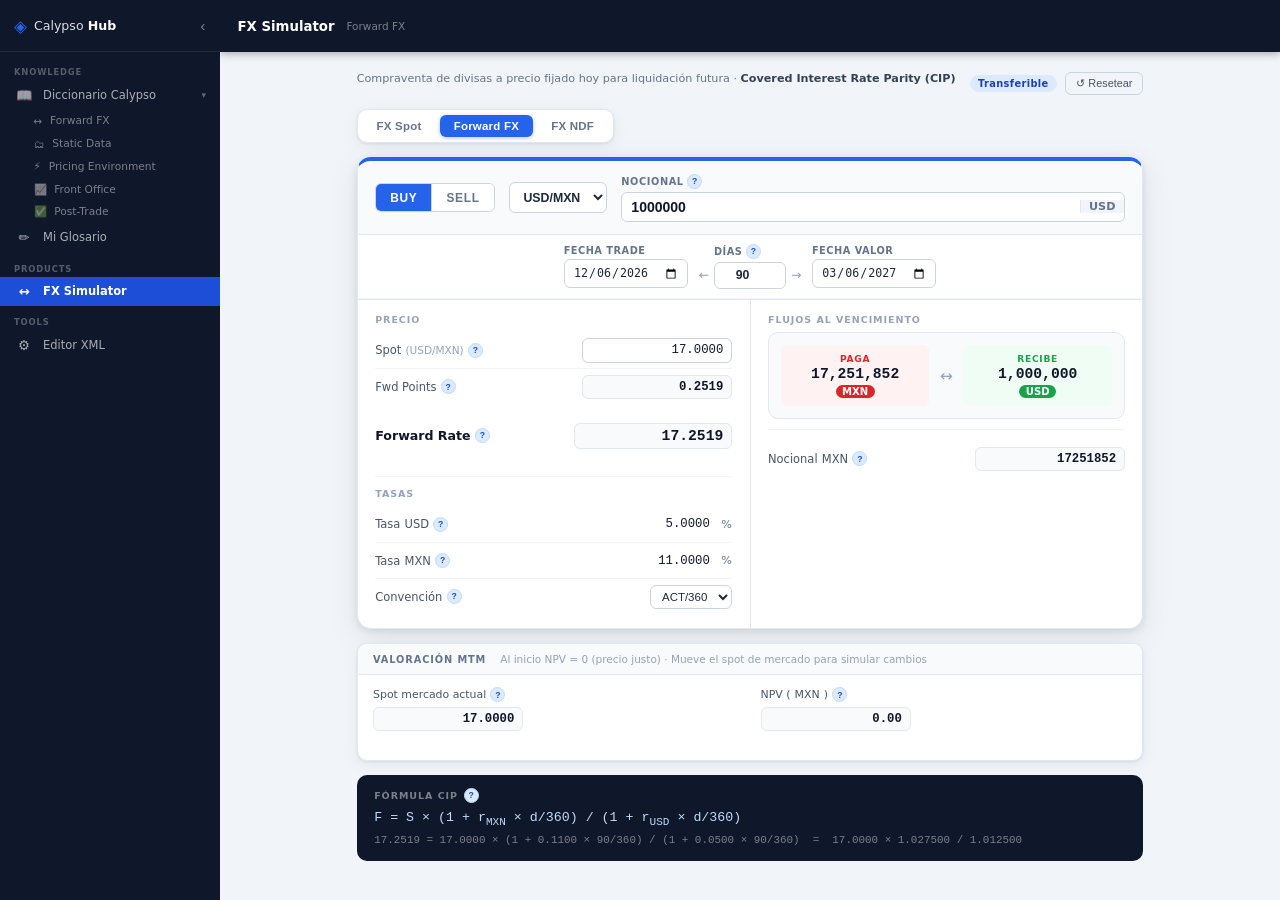
==== index.html @ ab727a5b "fix(simulator): reordena selector de tipo de producto (FX Spot, Forward, NDF) Co-Authored-By: Claude" ====
<!DOCTYPE html>
<html lang="es">
<head>
  <meta charset="UTF-8">
  <meta name="viewport" content="width=device-width, initial-scale=1.0">
  <title>FX Simulator — Calypso Knowledge Hub</title>
  <link rel="stylesheet" href="css/styles.css">
</head>
<body class="has-sidebar">

<div class="layout">

<!-- ══════════════════════════ SIDEBAR ════════════════════════════════════ -->
<aside class="sidebar" id="sidebar">
  <div class="sidebar-header">
    <div class="logo">
      <span class="logo-mark">◈</span>
      <span class="logo-name">Calypso <strong>Hub</strong></span>
    </div>
    <button class="sidebar-toggle" id="sidebar-toggle" type="button" title="Colapsar menú" aria-label="Colapsar menú">‹</button>
  </div>

  <nav class="sidebar-nav">
    <div class="nav-section">
      <span class="nav-section-label">Knowledge</span>
      <a href="dictionary.html" class="nav-item nav-item--parent" id="nav-dict-parent">
        <span class="nav-icon">📖</span>
        <span class="nav-label">Diccionario Calypso</span>
        <span class="nav-arrow">▾</span>
      </a>
      <div class="nav-sub" id="nav-dict-sub">
        <a href="dictionary.html#mod-forward_fx"          class="nav-subitem"><span class="nav-subitem-icon">↔</span><span class="nav-label">Forward FX</span></a>
        <a href="dictionary.html#mod-static_data"         class="nav-subitem"><span class="nav-subitem-icon">🗂</span><span class="nav-label">Static Data</span></a>
        <a href="dictionary.html#mod-pricing_environment" class="nav-subitem"><span class="nav-subitem-icon">⚡</span><span class="nav-label">Pricing Environment</span></a>
        <a href="dictionary.html#mod-front_office"        class="nav-subitem"><span class="nav-subitem-icon">📈</span><span class="nav-label">Front Office</span></a>
        <a href="dictionary.html#mod-post_trade"          class="nav-subitem"><span class="nav-subitem-icon">✅</span><span class="nav-label">Post-Trade</span></a>
      </div>
      <a href="glossary.html" class="nav-item">
        <span class="nav-icon">✏️</span>
        <span class="nav-label">Mi Glosario</span>
      </a>
    </div>
    <div class="nav-section">
      <span class="nav-section-label">Products</span>
      <a href="index.html" class="nav-item active">
        <span class="nav-icon">↔</span>
        <span class="nav-label">FX Simulator</span>
      </a>
    </div>
    <div class="nav-section">
      <span class="nav-section-label">Tools</span>
      <a href="xml-editor.html" class="nav-item">
        <span class="nav-icon">⚙</span>
        <span class="nav-label">Editor XML</span>
      </a>
    </div>
  </nav>
</aside>
<div class="sidebar-backdrop" id="sidebar-backdrop"></div>

<!-- ══════════════════════════ MAIN ═══════════════════════════════════════ -->
<div class="page-wrap">

<header class="page-header">
  <button class="header-toggle" id="header-toggle" type="button" aria-label="Abrir menú">☰</button>
  <h1 class="page-title" id="page-title">FX Simulator</h1>
  <p class="page-subtitle" id="page-subtitle">Forward FX · Covered Interest Rate Parity (CIP)</p>
</header>

<main class="app-main">

  <!-- Product bar -->
  <div class="product-bar">
    <div class="product-bar-info">
      <p class="product-desc" id="product-desc">
        Compraventa de divisas a precio fijado hoy para liquidación futura ·
        <strong>Covered Interest Rate Parity (CIP)</strong>
      </p>
    </div>
    <div class="product-bar-actions">
      <span class="tag tag--transferible">Transferible</span>
      <button id="btn-reset" class="btn-ghost" type="button">↺ Resetear</button>
    </div>
  </div>

  <!-- Product type selector -->
  <div class="ptype-bar" id="ptype-bar">
    <button class="ptype-btn" data-ptype="spot"    type="button">FX Spot</button>
    <button class="ptype-btn ptype-btn--active" data-ptype="forward" type="button">Forward FX</button>
    <button class="ptype-btn" data-ptype="ndf"     type="button">FX NDF</button>
  </div>

  <!-- Warning banner (oculto por defecto) -->
  <div id="warn-banner" class="warn-banner hidden" role="alert">
    <span id="warn-msg"></span>
    <button type="button" onclick="this.parentElement.classList.add('hidden')">✕</button>
  </div>

  <!-- ════════════════════════ TICKET ════════════════════════════════════ -->
  <div class="ticket ticket--buy" id="ticket">

    <!-- ── Top: dirección · par · nocional ── -->
    <div class="ticket-top">

      <div class="dir-toggle" id="dir-toggle" role="group" aria-label="Dirección">
        <button class="dir-btn dir-btn--active" data-dir="buy" type="button">BUY</button>
        <button class="dir-btn" data-dir="sell" type="button">SELL</button>
      </div>

      <select id="f-pair" class="pair-select" aria-label="Par de divisas"></select>

      <div class="notional-group">
        <label class="notional-label" for="f-notional-base">
          Nocional
          <button class="dict-btn" data-dict="nocional" type="button" aria-label="Definición">?</button>
        </label>
        <div class="notional-input-wrap">
          <input type="number" id="f-notional-base" class="notional-input"
                 min="0" step="10000" placeholder="1 000 000">
          <span class="notional-ccy dyn-label" id="lbl-base">USD</span>
        </div>
      </div>

    </div><!-- /ticket-top -->

    <!-- ── Fechas ── -->
    <div class="ticket-dates">
      <div class="date-field">
        <label for="f-trade-date" class="date-label">Fecha trade</label>
        <input type="date" id="f-trade-date" class="date-input">
      </div>

      <div class="days-separator" id="days-section">
        <span class="days-arrow">←</span>
        <div class="days-field">
          <label for="f-days" class="days-label">
            Días
            <button class="dict-btn" data-dict="dias_vencimiento" type="button">?</button>
          </label>
          <input type="number" id="f-days" class="days-input" min="1" step="1">
        </div>
        <span class="days-arrow">→</span>
      </div>

      <div class="date-field">
        <label for="f-value-date" class="date-label" id="lbl-value-date">Fecha valor</label>
        <input type="date" id="f-value-date" class="date-input">
      </div>
    </div><!-- /ticket-dates -->

    <div class="ticket-rule"></div>

    <!-- ── Body: PRECIO | FLUJOS ── -->
    <div class="ticket-body">

      <!-- LEFT: Precio + Tasas -->
      <div class="ticket-section ticket-pricing">

        <p class="section-label">PRECIO</p>

        <div class="price-row">
          <span class="price-lbl">
            Spot
            <span class="pair-inline dyn-label" id="lbl-pair-inline">(USD/MXN)</span>
            <button class="dict-btn" data-dict="spot_rate" type="button">?</button>
          </span>
          <input type="number" id="f-spot" class="price-val price-val--input"
                 step="0.0001" min="0.0001">
        </div>

        <!-- Forward Points (oculto en Spot) -->
        <div class="price-row price-row--output" id="row-fwd-points">
          <span class="price-lbl">
            Fwd Points
            <button class="dict-btn" data-dict="forward_points" type="button">?</button>
          </span>
          <input type="text" id="f-fwd-points" class="price-val price-val--output"
                 placeholder="calculado">
        </div>
        <small class="solve-hint" id="hint-fwd-points"></small>

        <!-- Forward Rate (oculto en Spot) -->
        <div class="price-row price-row--output price-row--featured" id="row-fwd-rate">
          <span class="price-lbl price-lbl--featured">
            Forward Rate
            <button class="dict-btn" data-dict="forward_rate" type="button">?</button>
          </span>
          <input type="text" id="f-fwd-rate" class="price-val price-val--output price-val--featured"
                 placeholder="calculado">
        </div>
        <small class="solve-hint" id="hint-fwd-rate"></small>

        <!-- Tasas (oculto en Spot) -->
        <div id="rates-section">
          <div class="section-rule"></div>
          <p class="section-label">TASAS</p>

          <div class="price-row">
            <span class="price-lbl">
              Tasa <span class="dyn-label" id="lbl-rate-base">USD</span>
              <button class="dict-btn" data-dict="tasa_base" type="button">?</button>
            </span>
            <div class="rate-input-wrap">
              <input type="number" id="f-rate-base" class="price-val price-val--rate"
                     step="0.01">
              <span class="rate-pct">%</span>
            </div>
          </div>

          <div class="price-row">
            <span class="price-lbl">
              Tasa <span class="dyn-label" id="lbl-rate-quote">MXN</span>
              <button class="dict-btn" data-dict="tasa_cotizada" type="button">?</button>
            </span>
            <div class="rate-input-wrap">
              <input type="number" id="f-rate-quote" class="price-val price-val--rate"
                     step="0.01">
              <span class="rate-pct">%</span>
            </div>
          </div>

          <div class="price-row">
            <span class="price-lbl">
              Convención
              <button class="dict-btn" data-dict="convencion_dias" type="button">?</button>
            </span>
            <select id="f-daycount" class="daycount-select">
              <option value="360">ACT/360</option>
              <option value="365">ACT/365</option>
            </select>
          </div>
        </div><!-- /rates-section -->

      </div><!-- /ticket-pricing -->

      <div class="ticket-vdivider"></div>

      <!-- RIGHT: Flujos -->
      <div class="ticket-section ticket-flows">

        <p class="section-label">FLUJOS AL VENCIMIENTO</p>

        <div class="cashflow-visual">
          <div class="cf-leg cf-leg--pay">
            <span class="cf-dir">PAGA</span>
            <span class="cf-amount" id="cf-pay-amount">—</span>
            <span class="cf-ccy"   id="cf-pay-ccy">—</span>
          </div>
          <span class="cf-arrow">↔</span>
          <div class="cf-leg cf-leg--recv">
            <span class="cf-dir">RECIBE</span>
            <span class="cf-amount" id="cf-recv-amount">—</span>
            <span class="cf-ccy"   id="cf-recv-ccy">—</span>
          </div>
        </div>

        <div class="section-rule"></div>

        <div class="price-row price-row--output">
          <span class="price-lbl">
            Nocional <span class="dyn-label" id="lbl-quote">MXN</span>
            <button class="dict-btn" data-dict="nocional_cotizada" type="button">?</button>
          </span>
          <input type="text" id="f-notional-quote" class="price-val price-val--output"
                 placeholder="calculado">
        </div>
        <small class="solve-hint" id="hint-notional-quote"></small>

      </div><!-- /ticket-flows -->

    </div><!-- /ticket-body -->
  </div><!-- /ticket -->

  <!-- ════════════════════════ NDF CARD ════════════════════════════════ -->
  <div class="ndf-card hidden" id="ndf-card">
    <div class="ndf-header">
      <span class="ndf-title">LIQUIDACIÓN NDF</span>
      <span class="ndf-note">
        Sin intercambio de nocionales · Solo se liquida la diferencia al tipo de fixing
      </span>
    </div>
    <div class="ndf-body">

      <div class="ndf-field">
        <label for="f-fixing-date" class="ndf-label">
          Fecha de fixing
          <button class="dict-btn" data-dict="fixing_date" type="button">?</button>
        </label>
        <input type="date" id="f-fixing-date" class="date-input">
      </div>

      <div class="ndf-field">
        <label for="f-spot-fixing" class="ndf-label">
          Spot de fixing (<span class="dyn-label" id="lbl-ndf-pair">USD/MXN</span>)
          <button class="dict-btn" data-dict="spot_fixing" type="button">?</button>
        </label>
        <input type="number" id="f-spot-fixing" class="price-val price-val--input"
               step="0.0001" min="0.0001" style="width:100%; text-align:left;">
      </div>

      <div class="ndf-field">
        <label class="ndf-label">
          Settlement (<span class="dyn-label" id="lbl-settle-ccy">USD</span>)
          <button class="dict-btn" data-dict="settlement_ndf" type="button">?</button>
        </label>
        <div class="ndf-settlement" id="ndf-settlement">—</div>
        <small style="font-size:.7rem;color:var(--gray-400);margin-top:.2rem;" id="ndf-settlement-detail"></small>
      </div>

    </div>
  </div><!-- /ndf-card -->

  <!-- ════════════════════════ MTM ══════════════════════════════════════ -->
  <div class="mtm-card" id="mtm-card">
    <div class="mtm-header">
      <span class="mtm-title">VALORACIÓN MTM</span>
      <span class="mtm-note">
        Al inicio NPV = 0 (precio justo) · Mueve el spot de mercado para simular cambios
      </span>
    </div>
    <div class="mtm-body">

      <div class="mtm-field">
        <label for="f-spot-market" class="mtm-label">
          Spot mercado actual
          <button class="dict-btn" data-dict="spot_mercado" type="button">?</button>
        </label>
        <input type="number" id="f-spot-market" class="price-val price-val--output"
               step="0.0001" min="0.0001">
      </div>

      <div class="mtm-field">
        <label for="f-npv" class="mtm-label">
          NPV (<span class="dyn-label" id="lbl-npv-ccy">MXN</span>)
          <button class="dict-btn" data-dict="npv" type="button">?</button>
        </label>
        <input type="text" id="f-npv" class="price-val price-val--output"
               placeholder="calculado">
        <small class="solve-hint" id="hint-npv"></small>
      </div>

    </div>
  </div>

  <!-- ════════════════════════ FÓRMULA ══════════════════════════════════ -->
  <div class="formula-card" id="formula-card">
    <span class="formula-title">
      FÓRMULA CIP
      <button class="dict-btn" data-dict="covered_interest_parity" type="button">?</button>
    </span>
    <div class="formula-symbolic" id="formula-symbolic"></div>
    <div class="formula-numeric"  id="formula-numeric"></div>
  </div>

</main>
</div><!-- /page-wrap -->
</div><!-- /layout -->

<!-- ════════════════════════ TOOLTIP DICCIONARIO ══════════════════════ -->
<div id="dict-tooltip" class="dict-tooltip hidden" role="tooltip" aria-hidden="true">
  <button class="tooltip-close" id="tooltip-close" type="button" aria-label="Cerrar">✕</button>
  <div class="tooltip-term-row">
    <span class="tooltip-term" id="tt-term"></span>
    <span class="tooltip-cat"  id="tt-cat"></span>
  </div>
  <p class="tooltip-def" id="tt-def"></p>
  <div class="tooltip-detail" id="tt-formula-row">
    <span class="tooltip-detail-label">Fórmula:</span>
    <code id="tt-formula"></code>
  </div>
  <div class="tooltip-detail" id="tt-origin-row">
    <span class="tooltip-detail-label">Origen:</span>
    <span id="tt-origin"></span>
  </div>
</div>

<script src="js/data-service.js"></script>
<script src="js/engine.js"></script>
<script src="js/dictionary.js"></script>
<script src="js/loader.js"></script>
<script src="js/ui.js"></script>
<script>
  (function() {
    const sidebar      = document.getElementById('sidebar');
    const toggleBtn    = document.getElementById('sidebar-toggle');
    const headerToggle = document.getElementById('header-toggle');
    function setSidebarCollapsed(c) {
      sidebar.classList.toggle('sidebar--collapsed', c);
      document.getElementById('sidebar-backdrop').classList.toggle('visible', !c);
      toggleBtn.textContent = c ? '›' : '‹';
      toggleBtn.title = c ? 'Expandir menú' : 'Colapsar menú';
      localStorage.setItem('sidebar_collapsed', c ? '1' : '0');
    }
    const _stored = localStorage.getItem('sidebar_collapsed');
    setSidebarCollapsed(_stored !== null ? _stored === '1' : window.innerWidth <= 768);
    toggleBtn.addEventListener('click',    () => setSidebarCollapsed(!sidebar.classList.contains('sidebar--collapsed')));
    headerToggle.addEventListener('click', () => setSidebarCollapsed(!sidebar.classList.contains('sidebar--collapsed')));
    document.getElementById('sidebar-backdrop').addEventListener('click', () => setSidebarCollapsed(true));

    /* Sub-menú del diccionario */
    const dictParent = document.getElementById('nav-dict-parent');
    const dictSub    = document.getElementById('nav-dict-sub');
    function setSubCollapsed(c) {
      dictSub.classList.toggle('nav-sub--collapsed', c);
      dictParent.classList.toggle('collapsed', c);
      localStorage.setItem('dict_sub_collapsed', c ? '1' : '0');
    }
    setSubCollapsed(localStorage.getItem('dict_sub_collapsed') === '1');
    dictParent.addEventListener('click', (e) => {
      if (e.target.closest('a') === dictParent) {
        e.preventDefault();
        setSubCollapsed(!dictSub.classList.contains('nav-sub--collapsed'));
      }
    });
  })();
</script>
</body>
</html>
---- css/styles.css ----
/* ── Reset & tokens ─────────────────────────────────────────────────────── */
*, *::before, *::after { box-sizing: border-box; margin: 0; padding: 0; }

:root {
  --blue-800:  #1e40af;
  --blue-700:  #1d4ed8;
  --blue-600:  #2563eb;
  --blue-200:  #bfdbfe;
  --blue-100:  #dbeafe;
  --blue-50:   #eff6ff;

  --orange-600: #ea580c;
  --orange-100: #ffedd5;

  --amber-600:  #d97706;
  --amber-500:  #f59e0b;
  --amber-200:  #fde68a;
  --amber-100:  #fef3c7;

  --green-700:  #15803d;
  --green-600:  #16a34a;
  --green-50:   #f0fdf4;

  --red-700:    #b91c1c;
  --red-600:    #dc2626;
  --red-50:     #fef2f2;

  --gray-900:   #0f172a;
  --gray-800:   #1e293b;
  --gray-700:   #334155;
  --gray-600:   #475569;
  --gray-500:   #64748b;
  --gray-400:   #94a3b8;
  --gray-300:   #cbd5e1;
  --gray-200:   #e2e8f0;
  --gray-150:   #eef2f7;
  --gray-100:   #f1f5f9;
  --gray-50:    #f8fafc;
  --white:      #ffffff;

  --radius:     6px;
  --radius-lg:  10px;
  --radius-xl:  14px;
  --shadow:     0 1px 3px rgba(0,0,0,.08), 0 4px 16px rgba(0,0,0,.06);
  --shadow-lg:  0 2px 8px rgba(0,0,0,.10), 0 8px 32px rgba(0,0,0,.08);
  --font:       'Inter', system-ui, -apple-system, sans-serif;
  --font-mono:  'Courier New', 'Consolas', monospace;
}

html { font-size: 14px; }
body {
  font-family: var(--font);
  background: var(--gray-100);
  color: var(--gray-900);
  min-height: 100vh;
  -webkit-font-smoothing: antialiased;
}

/* ── App header ─────────────────────────────────────────────────────────── */
.app-header {
  background: var(--gray-900);
  color: var(--white);
  position: sticky; top: 0; z-index: 200;
  box-shadow: 0 2px 8px rgba(0,0,0,.3);
}
.header-inner {
  max-width: 1100px;
  margin: 0 auto;
  padding: 0 1.25rem;
  height: 52px;
  display: flex;
  align-items: center;
  justify-content: space-between;
}
.logo { display: flex; align-items: center; gap: .5rem; }
.logo-mark { color: var(--blue-600); font-size: 1.2rem; }
.logo-name { font-size: .9rem; color: rgba(255,255,255,.85); }
.logo-name strong { font-weight: 700; color: var(--white); }

.product-nav { display: flex; gap: .4rem; }
.product-btn {
  background: transparent;
  border: 1px solid rgba(255,255,255,.2);
  color: rgba(255,255,255,.7);
  border-radius: var(--radius);
  padding: .3rem .8rem;
  font-size: .8rem;
  font-weight: 600;
  cursor: pointer;
  letter-spacing: .02em;
  transition: all .15s;
}
.product-btn.active,
.product-btn:hover {
  background: var(--blue-700);
  border-color: var(--blue-700);
  color: var(--white);
}

/* ── Main ───────────────────────────────────────────────────────────────── */
.app-main {
  max-width: 1100px;
  margin: 0 auto;
  padding: 1.25rem;
}

/* ── Product bar ────────────────────────────────────────────────────────── */
.product-bar {
  display: flex;
  align-items: flex-start;
  justify-content: space-between;
  gap: 1rem;
  margin-bottom: 1rem;
}
.product-title { font-size: 1.3rem; font-weight: 800; color: var(--gray-900); }
.product-desc  { font-size: .8rem; color: var(--gray-500); margin-top: .2rem; }
.product-desc strong { color: var(--gray-700); }

.product-bar-actions {
  display: flex;
  align-items: center;
  gap: .6rem;
  flex-shrink: 0;
  padding-top: .15rem;
}

.tag {
  display: inline-block;
  padding: .2rem .6rem;
  border-radius: 999px;
  font-size: .7rem;
  font-weight: 700;
  letter-spacing: .04em;
}
.tag--transferible { background: var(--blue-100); color: var(--blue-800); }

.btn-ghost {
  background: none;
  border: 1px solid var(--gray-300);
  color: var(--gray-600);
  border-radius: var(--radius);
  padding: .3rem .7rem;
  font-size: .78rem;
  cursor: pointer;
  transition: all .15s;
}
.btn-ghost:hover { background: var(--gray-200); }

/* ── Warning banner ─────────────────────────────────────────────────────── */
.warn-banner {
  display: flex;
  align-items: center;
  justify-content: space-between;
  background: var(--amber-100);
  border: 1px solid var(--amber-500);
  border-radius: var(--radius);
  padding: .5rem 1rem;
  margin-bottom: .85rem;
  font-size: .8rem;
  color: var(--gray-800);
  gap: 1rem;
}
.warn-banner button {
  background: none; border: none; cursor: pointer;
  color: var(--gray-500); font-size: .9rem; flex-shrink: 0;
}
.warn-banner.hidden { display: none; }

/* ═══════════════════════════════ TICKET ════════════════════════════════ */
.ticket {
  background: var(--white);
  border: 1px solid var(--gray-200);
  border-radius: var(--radius-xl);
  box-shadow: var(--shadow-lg);
  overflow: hidden;
  margin-bottom: 1rem;
  border-top: 4px solid var(--blue-600);
  transition: border-top-color .25s;
}
.ticket--sell { border-top-color: var(--orange-600); }

/* ── Ticket top ─────────────────────────────────────────────────────────── */
.ticket-top {
  display: flex;
  align-items: center;
  gap: 1rem;
  padding: .9rem 1.25rem;
  background: var(--gray-50);
  border-bottom: 1px solid var(--gray-200);
  flex-wrap: wrap;
}

/* Direction toggle */
.dir-toggle {
  display: flex;
  border: 1px solid var(--gray-300);
  border-radius: var(--radius);
  overflow: hidden;
  flex-shrink: 0;
}
.dir-btn {
  background: var(--white);
  border: none;
  padding: .45rem 1rem;
  font-size: .85rem;
  font-weight: 800;
  cursor: pointer;
  color: var(--gray-500);
  letter-spacing: .06em;
  transition: all .15s;
}
.dir-btn + .dir-btn { border-left: 1px solid var(--gray-300); }

.ticket--buy  .dir-btn[data-dir="buy"]  { background: var(--blue-600);   color: var(--white); }
.ticket--sell .dir-btn[data-dir="sell"] { background: var(--orange-600); color: var(--white); }

/* Pair select */
.pair-select {
  background: var(--white);
  border: 1px solid var(--gray-300);
  border-radius: var(--radius);
  padding: .45rem .7rem;
  font-size: .88rem;
  font-weight: 700;
  color: var(--gray-800);
  cursor: pointer;
  flex-shrink: 0;
}
.pair-select:focus { outline: none; border-color: var(--blue-600); }

/* Notional */
.notional-group { display: flex; flex-direction: column; gap: .2rem; flex: 1; min-width: 200px; }
.notional-label {
  font-size: .7rem;
  font-weight: 700;
  text-transform: uppercase;
  letter-spacing: .06em;
  color: var(--gray-500);
  display: flex;
  align-items: center;
  gap: .25rem;
}
.notional-input-wrap {
  display: flex;
  align-items: center;
  border: 1px solid var(--gray-300);
  border-radius: var(--radius);
  background: var(--white);
  overflow: hidden;
}
.notional-input {
  flex: 1;
  border: none;
  padding: .42rem .65rem;
  font-size: 1rem;
  font-weight: 700;
  color: var(--gray-900);
  font-variant-numeric: tabular-nums;
  background: transparent;
}
.notional-input:focus { outline: none; }
.notional-input-wrap:focus-within {
  border-color: var(--blue-600);
  box-shadow: 0 0 0 2px var(--blue-100);
}
.notional-ccy {
  padding: 0 .6rem;
  font-size: .8rem;
  font-weight: 700;
  color: var(--gray-500);
  background: var(--gray-100);
  border-left: 1px solid var(--gray-200);
  height: 100%;
  display: flex;
  align-items: center;
}

/* ── Ticket dates ───────────────────────────────────────────────────────── */
.ticket-dates {
  display: flex;
  align-items: center;
  justify-content: center;
  gap: .75rem;
  padding: .65rem 1.25rem;
  border-bottom: 1px solid var(--gray-100);
  flex-wrap: wrap;
}

.date-field { display: flex; flex-direction: column; gap: .2rem; }
.date-label {
  font-size: .7rem;
  font-weight: 700;
  text-transform: uppercase;
  letter-spacing: .05em;
  color: var(--gray-500);
}
.date-input {
  border: 1px solid var(--gray-300);
  border-radius: var(--radius);
  padding: .38rem .6rem;
  font-size: .83rem;
  color: var(--gray-800);
  background: var(--white);
}
.date-input:focus { outline: none; border-color: var(--blue-600); }

.days-separator {
  display: flex;
  align-items: flex-end;
  gap: .35rem;
}
.days-arrow {
  color: var(--gray-400);
  font-size: .9rem;
  padding-bottom: .45rem;
}
.days-field { display: flex; flex-direction: column; gap: .2rem; }
.days-label {
  font-size: .7rem;
  font-weight: 700;
  text-transform: uppercase;
  letter-spacing: .05em;
  color: var(--gray-500);
  display: flex;
  align-items: center;
  gap: .25rem;
}
.days-input {
  width: 72px;
  border: 1px solid var(--gray-300);
  border-radius: var(--radius);
  padding: .38rem .5rem;
  font-size: .88rem;
  font-weight: 700;
  text-align: center;
  color: var(--gray-800);
  background: var(--white);
}
.days-input:focus { outline: none; border-color: var(--blue-600); }

/* ── Ticket rule & body ─────────────────────────────────────────────────── */
.ticket-rule { height: 1px; background: var(--gray-200); }

.ticket-body {
  display: flex;
  flex-wrap: wrap;
  min-height: 280px;
}

.ticket-section { padding: 1rem 1.25rem; flex: 1 1 300px; }

.ticket-vdivider {
  width: 1px;
  background: var(--gray-200);
  flex-shrink: 0;
}

/* ── Section labels & rules ─────────────────────────────────────────────── */
.section-label {
  font-size: .68rem;
  font-weight: 700;
  text-transform: uppercase;
  letter-spacing: .1em;
  color: var(--gray-400);
  margin-bottom: .55rem;
}
.section-rule {
  height: 1px;
  background: var(--gray-100);
  margin: .75rem 0;
}

/* ── Price rows ─────────────────────────────────────────────────────────── */
.price-row {
  display: flex;
  align-items: center;
  justify-content: space-between;
  gap: .75rem;
  padding: .32rem 0;
  min-height: 36px;
}
.price-row + .price-row { border-top: 1px solid var(--gray-100); }

.price-lbl {
  font-size: .82rem;
  color: var(--gray-600);
  display: flex;
  align-items: center;
  gap: .3rem;
  flex-shrink: 0;
  max-width: 160px;
}
.price-lbl--featured { font-weight: 700; color: var(--gray-900); font-size: .9rem; }
.pair-inline { color: var(--gray-400); font-size: .75rem; }

.price-val {
  border: 1px solid transparent;
  border-radius: var(--radius);
  padding: .3rem .55rem;
  font-size: .88rem;
  font-variant-numeric: tabular-nums;
  font-family: var(--font-mono);
  text-align: right;
  width: 150px;
  transition: border-color .15s, background .15s, box-shadow .15s;
  background: transparent;
  color: var(--gray-900);
  -moz-appearance: textfield;
}
.price-val:focus { outline: none; }
.price-val::-webkit-inner-spin-button,
.price-val::-webkit-outer-spin-button { -webkit-appearance: none; margin: 0; }

.price-val--input {
  border-color: var(--gray-300);
  background: var(--white);
}
.price-val--input:focus {
  border-color: var(--blue-600);
  box-shadow: 0 0 0 2px var(--blue-100);
}

.price-val--output {
  border-color: var(--gray-200);
  background: var(--gray-50);
  font-weight: 600;
  cursor: text;
}
.price-val--output:focus {
  border-color: var(--blue-600);
  box-shadow: 0 0 0 2px var(--blue-100);
  background: var(--white);
}
.price-val--output:hover { border-color: var(--gray-300); }

.price-val--featured {
  font-size: 1.05rem;
  font-weight: 700;
  width: 158px;
}

.price-val--rate { width: 80px; text-align: right; }

/* ── Output wrap (output + lock button) ─────────────────────────────────── */
.price-output-wrap {
  display: flex;
  align-items: center;
  gap: .25rem;
}

/* ── Locked state ───────────────────────────────────────────────────────── */
.price-val--locked {
  border-color: var(--amber-500) !important;
  background: var(--amber-100) !important;
}

/* ── Solved input (despejado por un output bloqueado) ───────────────────── */
.input--solved {
  border-color: var(--amber-500) !important;
  background: var(--amber-100) !important;
}

.lock-btn {
  background: none;
  border: none;
  cursor: pointer;
  font-size: .85rem;
  padding: .15rem .2rem;
  border-radius: var(--radius);
  flex-shrink: 0;
  opacity: .85;
  transition: opacity .15s;
}
.lock-btn:hover { opacity: .5; }
.lock-btn.hidden { display: none; }

.solve-hint {
  display: block;
  font-size: .7rem;
  color: var(--amber-600);
  font-weight: 600;
  min-height: .85rem;
  padding-left: .1rem;
  margin-bottom: .1rem;
}

/* ── Rate input wrap ────────────────────────────────────────────────────── */
.rate-input-wrap {
  display: flex;
  align-items: center;
  gap: .2rem;
}
.rate-pct { font-size: .8rem; color: var(--gray-500); }
.daycount-select {
  border: 1px solid var(--gray-300);
  border-radius: var(--radius);
  padding: .28rem .5rem;
  font-size: .82rem;
  background: var(--white);
  color: var(--gray-800);
  cursor: pointer;
}

/* ── Cashflow visual ────────────────────────────────────────────────────── */
.cashflow-visual {
  display: flex;
  align-items: center;
  gap: .75rem;
  padding: .85rem;
  background: var(--gray-50);
  border-radius: var(--radius-lg);
  border: 1px solid var(--gray-200);
  margin-bottom: .65rem;
}
.cf-leg {
  flex: 1;
  display: flex;
  flex-direction: column;
  align-items: center;
  gap: .2rem;
  padding: .6rem .4rem;
  border-radius: var(--radius);
}
.cf-leg--pay  { background: var(--red-50); }
.cf-leg--recv { background: var(--green-50); }

.cf-dir {
  font-size: .65rem;
  font-weight: 800;
  letter-spacing: .08em;
  color: var(--gray-400);
}
.cf-leg--pay  .cf-dir { color: var(--red-600); }
.cf-leg--recv .cf-dir { color: var(--green-600); }

.cf-amount {
  font-size: 1.05rem;
  font-weight: 800;
  color: var(--gray-900);
  font-variant-numeric: tabular-nums;
  font-family: var(--font-mono);
  word-break: break-all;
  text-align: center;
}
.cf-ccy {
  font-size: .72rem;
  font-weight: 700;
  color: var(--white);
  border-radius: 999px;
  padding: .05rem .45rem;
}
.cf-leg--pay  .cf-ccy { background: var(--red-600); }
.cf-leg--recv .cf-ccy { background: var(--green-600); }

.cf-arrow {
  font-size: 1.1rem;
  color: var(--gray-400);
  flex-shrink: 0;
}

.price-row--output .price-val--positive { color: var(--green-700); }
.price-row--output .price-val--negative { color: var(--red-700); }

/* ── MTM card ───────────────────────────────────────────────────────────── */
.mtm-card {
  background: var(--white);
  border: 1px solid var(--gray-200);
  border-radius: var(--radius-lg);
  box-shadow: var(--shadow);
  overflow: hidden;
  margin-bottom: 1rem;
}
.mtm-header {
  display: flex;
  align-items: center;
  gap: 1rem;
  padding: .65rem 1.1rem;
  background: var(--gray-50);
  border-bottom: 1px solid var(--gray-200);
  flex-wrap: wrap;
}
.mtm-title {
  font-size: .7rem;
  font-weight: 700;
  text-transform: uppercase;
  letter-spacing: .09em;
  color: var(--gray-500);
}
.mtm-note { font-size: .75rem; color: var(--gray-400); }

.mtm-body {
  display: flex;
  flex-wrap: wrap;
  gap: 1.5rem;
  padding: .85rem 1.1rem;
}
.mtm-field { display: flex; flex-direction: column; gap: .3rem; flex: 1; min-width: 220px; }
.mtm-label {
  font-size: .78rem;
  color: var(--gray-600);
  display: flex;
  align-items: center;
  gap: .3rem;
}

/* ── Formula card ───────────────────────────────────────────────────────── */
.formula-card {
  background: var(--gray-900);
  border-radius: var(--radius-lg);
  padding: .9rem 1.25rem;
  margin-bottom: 1rem;
}
.formula-title {
  display: flex;
  align-items: center;
  gap: .4rem;
  font-size: .68rem;
  font-weight: 700;
  text-transform: uppercase;
  letter-spacing: .1em;
  color: rgba(255,255,255,.45);
  margin-bottom: .5rem;
}
.formula-symbolic {
  font-family: var(--font-mono);
  font-size: .95rem;
  color: var(--blue-200);
  margin-bottom: .35rem;
}
.formula-numeric {
  font-family: var(--font-mono);
  font-size: .78rem;
  color: rgba(255,255,255,.45);
  line-height: 1.5;
  word-break: break-all;
}

/* ── Dictionary tooltip ─────────────────────────────────────────────────── */
.dict-btn {
  display: inline-flex;
  align-items: center;
  justify-content: center;
  width: 15px; height: 15px;
  font-size: .62rem;
  font-weight: 700;
  background: var(--blue-100);
  color: var(--blue-700);
  border: 1px solid var(--blue-200);
  border-radius: 50%;
  cursor: pointer;
  flex-shrink: 0;
  padding: 0;
  transition: background .15s, color .15s;
  line-height: 1;
}
.dict-btn:hover { background: var(--blue-600); color: var(--white); border-color: var(--blue-600); }

.dict-tooltip {
  position: absolute;
  width: 310px;
  background: var(--white);
  border: 1px solid var(--gray-200);
  border-radius: var(--radius-lg);
  box-shadow: var(--shadow-lg);
  padding: 1rem;
  z-index: 300;
}
.dict-tooltip.hidden { display: none; }

.tooltip-close {
  position: absolute;
  top: .45rem; right: .45rem;
  background: none; border: none;
  cursor: pointer; font-size: .82rem;
  color: var(--gray-400); padding: .15rem .3rem;
}
.tooltip-close:hover { color: var(--gray-700); }

.tooltip-term-row {
  display: flex;
  align-items: center;
  gap: .5rem;
  margin-bottom: .55rem;
  flex-wrap: wrap;
  padding-right: 1.5rem;
}
.tooltip-term { font-size: .9rem; font-weight: 700; color: var(--gray-900); }
.tooltip-cat {
  font-size: .65rem;
  font-weight: 700;
  text-transform: uppercase;
  letter-spacing: .05em;
  padding: .1rem .45rem;
  border-radius: 999px;
}
.tooltip-cat--transferible       { background: var(--blue-100);  color: var(--blue-800); }
.tooltip-cat--especifico_calypso { background: #ede9fe; color: #6d28d9; }

.tooltip-def {
  font-size: .82rem;
  color: var(--gray-700);
  line-height: 1.5;
  margin-bottom: .6rem;
}
.tooltip-detail {
  display: flex;
  flex-direction: column;
  gap: .15rem;
  margin-top: .45rem;
}
.tooltip-detail-label {
  font-size: .67rem;
  font-weight: 700;
  text-transform: uppercase;
  letter-spacing: .06em;
  color: var(--gray-500);
}
.tooltip-detail code {
  font-family: var(--font-mono);
  font-size: .79rem;
  background: var(--gray-100);
  padding: .25rem .5rem;
  border-radius: var(--radius);
  color: var(--gray-900);
  display: block;
}
.tooltip-detail span { font-size: .82rem; color: var(--gray-700); line-height: 1.4; }

/* ── Product type selector ──────────────────────────────────────────────── */
.ptype-bar {
  display: flex;
  gap: .3rem;
  margin-bottom: 1rem;
  background: var(--white);
  border: 1px solid var(--gray-200);
  border-radius: var(--radius-lg);
  padding: .35rem;
  width: fit-content;
  box-shadow: var(--shadow);
}
.ptype-btn {
  background: transparent;
  border: none;
  border-radius: var(--radius);
  padding: .38rem 1rem;
  font-size: .82rem;
  font-weight: 600;
  cursor: pointer;
  color: var(--gray-500);
  letter-spacing: .02em;
  transition: all .15s;
  white-space: nowrap;
}
.ptype-btn:hover { background: var(--gray-100); color: var(--gray-800); }
.ptype-btn--active {
  background: var(--blue-600);
  color: var(--white);
  box-shadow: 0 1px 4px rgba(37,99,235,.35);
}

/* ── NDF section ────────────────────────────────────────────────────────── */
.ndf-card {
  background: var(--white);
  border: 1px solid var(--gray-200);
  border-radius: var(--radius-lg);
  box-shadow: var(--shadow);
  overflow: hidden;
  margin-bottom: 1rem;
}
.ndf-header {
  display: flex;
  align-items: center;
  gap: 1rem;
  padding: .65rem 1.1rem;
  background: var(--gray-50);
  border-bottom: 1px solid var(--gray-200);
  flex-wrap: wrap;
}
.ndf-title {
  font-size: .7rem;
  font-weight: 700;
  text-transform: uppercase;
  letter-spacing: .09em;
  color: var(--gray-500);
}
.ndf-note { font-size: .75rem; color: var(--gray-400); }
.ndf-body {
  display: flex;
  flex-wrap: wrap;
  gap: 1.5rem;
  padding: .85rem 1.1rem;
}
.ndf-field { display: flex; flex-direction: column; gap: .3rem; flex: 1; min-width: 220px; }
.ndf-label {
  font-size: .78rem;
  color: var(--gray-600);
  display: flex;
  align-items: center;
  gap: .3rem;
}
.ndf-settlement {
  padding: .65rem .85rem;
  background: var(--gray-50);
  border-radius: var(--radius);
  border: 1px solid var(--gray-200);
  font-family: var(--font-mono);
  font-size: .88rem;
  font-variant-numeric: tabular-nums;
  color: var(--gray-900);
  font-weight: 600;
  min-height: 36px;
  display: flex;
  align-items: center;
  justify-content: flex-end;
}
.ndf-settlement--positive { color: var(--green-700); background: var(--green-50); border-color: #bbf7d0; }
.ndf-settlement--negative { color: var(--red-700);   background: var(--red-50);   border-color: #fecaca; }

/* ── Hidden util ────────────────────────────────────────────────────────── */
.hidden { display: none !important; }

/* ── NPV colors (moved here from inline) ───────────────────────────────── */
.price-val--positive { color: var(--green-700); }
.price-val--negative { color: var(--red-700); }

/* ── Misc ───────────────────────────────────────────────────────────────── */
.dyn-label { font-style: normal; }

/* ══════════════════════════════════════════════════════════════════════
   SIDEBAR LAYOUT
   ══════════════════════════════════════════════════════════════════════ */

:root {
  --sidebar-w:     220px;
  --sidebar-w-col: 52px;
  --sidebar-bg:    var(--gray-900);
  --nav-hover:     rgba(255,255,255,.07);
  --nav-active:    var(--blue-700);
}

body.has-sidebar { overflow-x: hidden; }

.layout { display: flex; min-height: 100vh; }

.sidebar {
  width: var(--sidebar-w);
  background: var(--sidebar-bg);
  display: flex;
  flex-direction: column;
  flex-shrink: 0;
  position: sticky;
  top: 0;
  height: 100vh;
  overflow-y: auto;
  overflow-x: hidden;
  transition: width .22s ease;
  z-index: 100;
}
.sidebar--collapsed { width: var(--sidebar-w-col); }

.sidebar-header {
  display: flex;
  align-items: center;
  justify-content: space-between;
  padding: .85rem .75rem .85rem 1rem;
  border-bottom: 1px solid rgba(255,255,255,.08);
  flex-shrink: 0;
  min-height: 52px;
}
.sidebar--collapsed .sidebar-header { justify-content: center; padding: .85rem 0; }
.sidebar--collapsed .logo-name { display: none; }

.sidebar-toggle {
  background: none;
  border: none;
  color: rgba(255,255,255,.45);
  cursor: pointer;
  font-size: 1.1rem;
  padding: .2rem .3rem;
  border-radius: var(--radius);
  flex-shrink: 0;
  transition: color .15s, background .15s;
}
.sidebar-toggle:hover { color: var(--white); background: var(--nav-hover); }

.sidebar-nav { flex: 1; padding: .5rem 0; overflow-x: hidden; }
.nav-section { margin-bottom: .25rem; }

.nav-section-label {
  display: block;
  font-size: .6rem;
  font-weight: 700;
  text-transform: uppercase;
  letter-spacing: .1em;
  color: rgba(255,255,255,.3);
  padding: .6rem 1rem .25rem;
  white-space: nowrap;
  overflow: hidden;
  transition: opacity .15s;
}
.sidebar--collapsed .nav-section-label { opacity: 0; pointer-events: none; }

.nav-item {
  display: flex;
  align-items: center;
  gap: .65rem;
  padding: .48rem 1rem;
  color: rgba(255,255,255,.65);
  text-decoration: none;
  font-size: .82rem;
  font-weight: 500;
  white-space: nowrap;
  overflow: hidden;
  transition: background .13s, color .13s;
}
.nav-item:hover  { background: var(--nav-hover); color: var(--white); }
.nav-item.active { background: var(--nav-active); color: var(--white); font-weight: 600; }

.nav-icon { font-size: .95rem; flex-shrink: 0; width: 20px; text-align: center; }
.nav-label { overflow: hidden; text-overflow: ellipsis; transition: opacity .15s; }
.sidebar--collapsed .nav-label { opacity: 0; width: 0; }

/* ── Nav sub-items (módulos del diccionario) ─────────────────────────── */
.nav-sub {
  overflow: hidden;
  max-height: 300px;
  transition: max-height .22s ease, opacity .22s ease;
  opacity: 1;
}
.nav-sub.nav-sub--collapsed { max-height: 0; opacity: 0; }
.sidebar--collapsed .nav-sub { display: none; }

.nav-item--parent {
  cursor: pointer;
  user-select: none;
}
.nav-item--parent .nav-arrow {
  margin-left: auto;
  font-size: .65rem;
  color: rgba(255,255,255,.35);
  transition: transform .2s ease, opacity .15s;
  flex-shrink: 0;
}
.nav-item--parent.collapsed .nav-arrow { transform: rotate(-90deg); }
.sidebar--collapsed .nav-arrow { display: none; }

.nav-subitem {
  display: flex;
  align-items: center;
  gap: .55rem;
  padding: .35rem 1rem .35rem 2.4rem;
  color: rgba(255,255,255,.45);
  text-decoration: none;
  font-size: .76rem;
  white-space: nowrap;
  overflow: hidden;
  transition: background .13s, color .13s;
}
.nav-subitem:hover  { background: var(--nav-hover); color: rgba(255,255,255,.85); }
.nav-subitem.active { color: var(--white); font-weight: 600; }
.nav-subitem-icon   { font-size: .75rem; flex-shrink: 0; }

/* ── Dict module collapsible ─────────────────────────────────────────── */
.dict-module-entries {
  overflow: hidden;
  max-height: 9999px;
  transition: max-height .3s ease;
}
.dict-module.collapsed .dict-module-entries { max-height: 0; }

.dict-module-toggle {
  margin-left: auto;
  background: none;
  border: none;
  cursor: pointer;
  color: var(--gray-400);
  font-size: .75rem;
  padding: .15rem .3rem;
  border-radius: var(--radius);
  transition: color .13s, background .13s;
  flex-shrink: 0;
}
.dict-module-toggle:hover { color: var(--gray-700); background: var(--gray-200); }

.page-wrap { flex: 1; min-width: 0; display: flex; flex-direction: column; }

.page-header {
  background: var(--gray-900);
  color: var(--white);
  padding: 0 1.25rem;
  height: 52px;
  display: flex;
  align-items: center;
  gap: .85rem;
  position: sticky;
  top: 0;
  z-index: 50;
  box-shadow: 0 2px 8px rgba(0,0,0,.3);
  flex-shrink: 0;
}

.header-toggle {
  display: none;
  background: none;
  border: none;
  color: rgba(255,255,255,.7);
  font-size: 1.15rem;
  cursor: pointer;
  padding: .2rem .4rem;
  border-radius: var(--radius);
  line-height: 1;
}
.header-toggle:hover { color: var(--white); }

.page-title    { font-size: .95rem; font-weight: 700; color: var(--white); }
.page-subtitle { font-size: .75rem; color: rgba(255,255,255,.45); }

/* ══════════════════════════════════════════════════════════════════════
   DICCIONARIO — dictionary.html
   ══════════════════════════════════════════════════════════════════════ */

.page-main { padding: 1.25rem; }

.dict-search-wrap {
  display: flex;
  align-items: center;
  gap: .75rem;
  margin-bottom: 1.25rem;
  flex-wrap: wrap;
}

.dict-search {
  flex: 1;
  min-width: 200px;
  max-width: 360px;
  border: 1px solid var(--gray-300);
  border-radius: var(--radius);
  padding: .45rem .75rem;
  font-size: .85rem;
  background: var(--white);
  color: var(--gray-900);
}
.dict-search:focus { outline: none; border-color: var(--blue-600); box-shadow: 0 0 0 2px var(--blue-100); }

.dict-filter-wrap { display: flex; gap: .35rem; flex-wrap: wrap; }

.filter-btn {
  background: var(--white);
  border: 1px solid var(--gray-300);
  border-radius: 999px;
  padding: .28rem .75rem;
  font-size: .75rem;
  font-weight: 600;
  cursor: pointer;
  color: var(--gray-600);
  transition: all .13s;
}
.filter-btn:hover  { border-color: var(--blue-600); color: var(--blue-700); }
.filter-btn.active { background: var(--blue-600); border-color: var(--blue-600); color: var(--white); }

.dict-module {
  background: var(--white);
  border: 1px solid var(--gray-200);
  border-radius: var(--radius-xl);
  box-shadow: var(--shadow);
  overflow: hidden;
  margin-bottom: 1.25rem;
}

.dict-module-header {
  display: flex;
  align-items: center;
  gap: .85rem;
  padding: .85rem 1.1rem;
  background: var(--gray-50);
  border-bottom: 1px solid var(--gray-200);
}
.dict-module-icon  { font-size: 1.3rem; flex-shrink: 0; }
.dict-module-title { font-size: .95rem; font-weight: 700; color: var(--gray-900); }
.dict-module-desc  { font-size: .75rem; color: var(--gray-500); margin-top: .1rem; }
.dict-module-count { margin-left: auto; font-size: .7rem; font-weight: 600; color: var(--gray-400); white-space: nowrap; }

.dict-entries { padding: .25rem 0; }

.dict-entry {
  padding: .9rem 1.1rem;
  border-bottom: 1px solid var(--gray-100);
}
.dict-entry:last-child { border-bottom: none; }

.entry-header { display: flex; align-items: center; gap: .6rem; margin-bottom: .4rem; flex-wrap: wrap; }
.entry-term   { font-size: .9rem; font-weight: 700; color: var(--gray-900); }
.entry-def    { font-size: .82rem; color: var(--gray-700); line-height: 1.55; margin-bottom: .4rem; }

.entry-detail { display: flex; flex-direction: column; gap: .1rem; margin-top: .4rem; }
.entry-detail-label {
  font-size: .62rem; font-weight: 700; text-transform: uppercase;
  letter-spacing: .07em; color: var(--gray-400);
}
.entry-detail code {
  font-family: var(--font-mono); font-size: .78rem;
  background: var(--gray-100); padding: .2rem .5rem;
  border-radius: var(--radius); color: var(--gray-900); display: inline-block;
}
.entry-detail span { font-size: .78rem; color: var(--gray-500); line-height: 1.45; }

.dict-empty { text-align: center; padding: 3rem; color: var(--gray-400); font-size: .9rem; }

/* ══════════════════════════════════════════════════════════════════════
   MI GLOSARIO — glossary.html
   ══════════════════════════════════════════════════════════════════════ */

.glos-toolbar {
  display: flex;
  align-items: center;
  justify-content: space-between;
  gap: .75rem;
  margin-bottom: 1.25rem;
  flex-wrap: wrap;
}

.btn-primary {
  background: var(--blue-600);
  color: var(--white);
  border: none;
  border-radius: var(--radius);
  padding: .42rem 1rem;
  font-size: .82rem;
  font-weight: 600;
  cursor: pointer;
  transition: background .13s;
}
.btn-primary:hover { background: var(--blue-700); }

.glos-date { font-size: .68rem; color: var(--gray-400); }

.glos-action-btn {
  background: none;
  border: 1px solid var(--gray-200);
  border-radius: var(--radius);
  color: var(--gray-400);
  cursor: pointer;
  font-size: .75rem;
  padding: .1rem .35rem;
  transition: all .13s;
}
.glos-action-btn:hover { background: var(--gray-100); color: var(--gray-700); border-color: var(--gray-300); }
.glos-action-btn--delete:hover { background: var(--red-50); color: var(--red-600); border-color: var(--red-600); }

.glos-modal {
  position: fixed; inset: 0;
  background: rgba(0,0,0,.45);
  display: flex; align-items: center; justify-content: center;
  z-index: 500; padding: 1rem;
}
.glos-modal.hidden { display: none; }

.glos-modal-box {
  background: var(--white);
  border-radius: var(--radius-xl);
  box-shadow: var(--shadow-lg);
  width: 100%; max-width: 520px;
  max-height: 90vh; overflow-y: auto;
}
.glos-modal-header {
  display: flex; align-items: center; justify-content: space-between;
  padding: 1rem 1.25rem .75rem;
  border-bottom: 1px solid var(--gray-200);
}
.glos-modal-title { font-size: 1rem; font-weight: 700; color: var(--gray-900); }

.form-field { padding: .85rem 1.25rem 0; }
.form-label { display: block; font-size: .75rem; font-weight: 700; color: var(--gray-700); margin-bottom: .3rem; }
.form-required { color: var(--red-600); }
.form-optional { color: var(--gray-400); font-weight: 400; }

.form-input, .form-textarea, .form-select {
  width: 100%;
  border: 1px solid var(--gray-300);
  border-radius: var(--radius);
  padding: .42rem .65rem;
  font-size: .85rem;
  color: var(--gray-900);
  background: var(--white);
  font-family: var(--font);
  transition: border-color .13s, box-shadow .13s;
}
.form-input:focus, .form-textarea:focus, .form-select:focus {
  outline: none; border-color: var(--blue-600); box-shadow: 0 0 0 2px var(--blue-100);
}
.form-textarea { resize: vertical; }

.form-error { color: var(--red-600); font-size: .78rem; margin: .5rem 1.25rem 0; font-weight: 600; }
.form-error.hidden { display: none; }

.form-actions {
  display: flex; justify-content: flex-end; gap: .6rem;
  padding: 1rem 1.25rem;
  border-top: 1px solid var(--gray-100); margin-top: .85rem;
}

.tooltip-cat--personal { background: var(--gray-100); color: var(--gray-600); }

/* ══════════════════════════════════════════════════════════════════════
   RESPONSIVE
   ══════════════════════════════════════════════════════════════════════ */

@media (max-width: 680px) {
  .ticket-body { flex-direction: column; }
  .ticket-vdivider { width: auto; height: 1px; }
  .ticket-top { flex-direction: column; align-items: flex-start; }
  .notional-group { width: 100%; }
  .product-bar { flex-direction: column; }
}

@media (max-width: 768px) {
  .header-toggle { display: flex; }

  .sidebar {
    position: fixed;
    top: 0; left: 0;
    height: 100vh;
    transform: translateX(-100%);
    transition: transform .22s ease, width .22s ease;
    width: var(--sidebar-w) !important;
    z-index: 200;
  }
  .sidebar:not(.sidebar--collapsed) { transform: translateX(0); }
  .sidebar--collapsed { transform: translateX(-100%); }

  /* Backdrop — tap outside to close */
  .sidebar-backdrop {
    display: none;
    position: fixed;
    inset: 0;
    background: rgba(0,0,0,.4);
    z-index: 199;
  }
  .sidebar-backdrop.visible { display: block; }
}
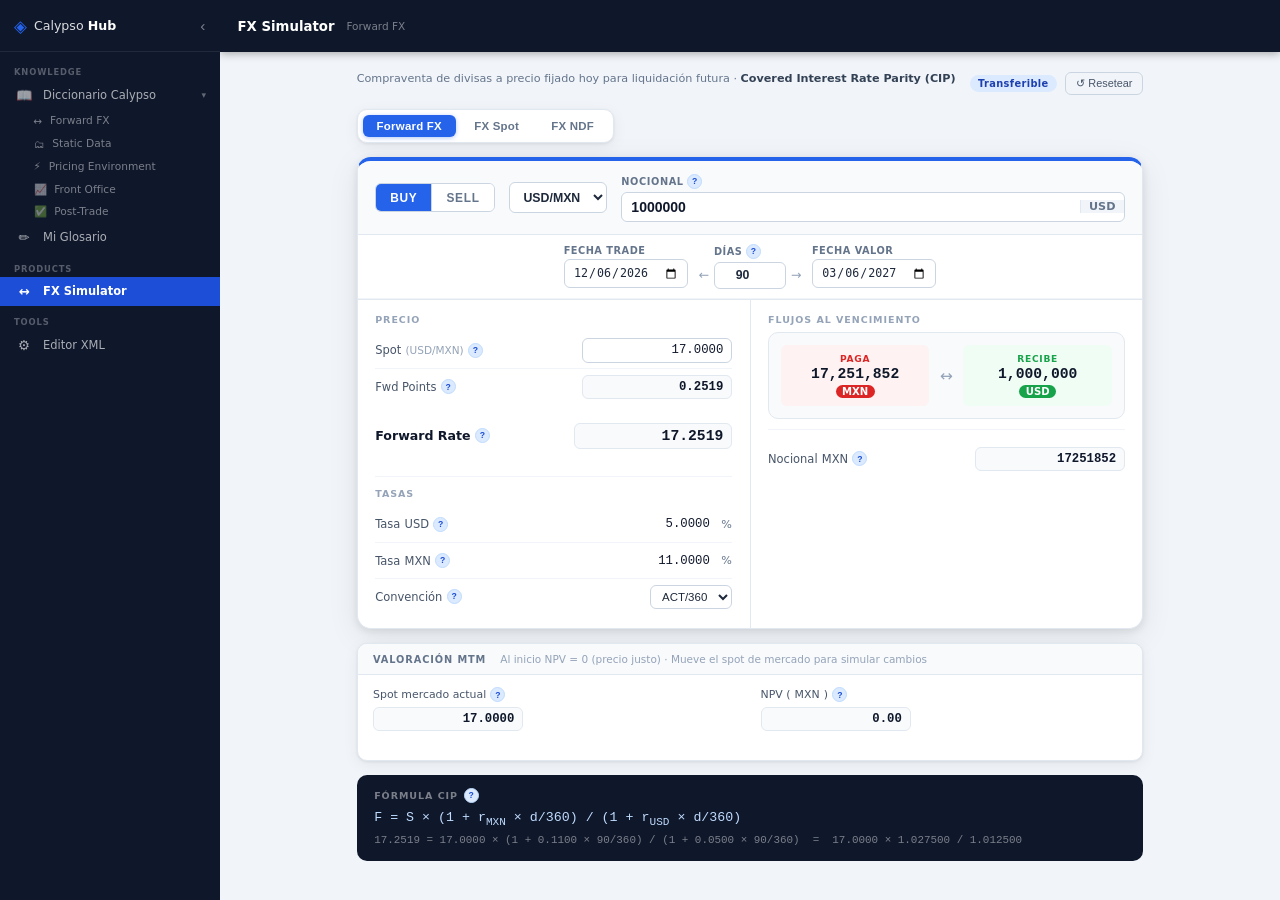
==== commit 2cd60959: "feat(tooltip): mostrar fórmula con valores actuales en diccionario interactivo Extiende el tooltip d" ====
--- a/index.html
+++ b/index.html
@@ -85,8 +85,8 @@
 
   <!-- Product type selector -->
   <div class="ptype-bar" id="ptype-bar">
+    <button class="ptype-btn ptype-btn--active" data-ptype="forward" type="button">Forward FX</button>
     <button class="ptype-btn" data-ptype="spot"    type="button">FX Spot</button>
-    <button class="ptype-btn ptype-btn--active" data-ptype="forward" type="button">Forward FX</button>
     <button class="ptype-btn" data-ptype="ndf"     type="button">FX NDF</button>
   </div>
 
@@ -371,6 +371,10 @@
   <div class="tooltip-detail" id="tt-origin-row">
     <span class="tooltip-detail-label">Origen:</span>
     <span id="tt-origin"></span>
+  </div>
+  <div class="tooltip-detail tooltip-detail--live" id="tt-live-row">
+    <span class="tooltip-detail-label">Con tus valores actuales:</span>
+    <code id="tt-live"></code>
   </div>
 </div>
 
--- a/css/styles.css
+++ b/css/styles.css
@@ -726,6 +726,14 @@
 }
 .tooltip-detail span { font-size: .82rem; color: var(--gray-700); line-height: 1.4; }
 
+.tooltip-detail--live code {
+  background: var(--blue-100);
+  border: 1px solid var(--blue-100);
+  color: var(--blue-800);
+  line-height: 1.7;
+}
+.tooltip-detail--live .tooltip-detail-label { color: var(--blue-800); }
+
 /* ── Product type selector ──────────────────────────────────────────────── */
 .ptype-bar {
   display: flex;
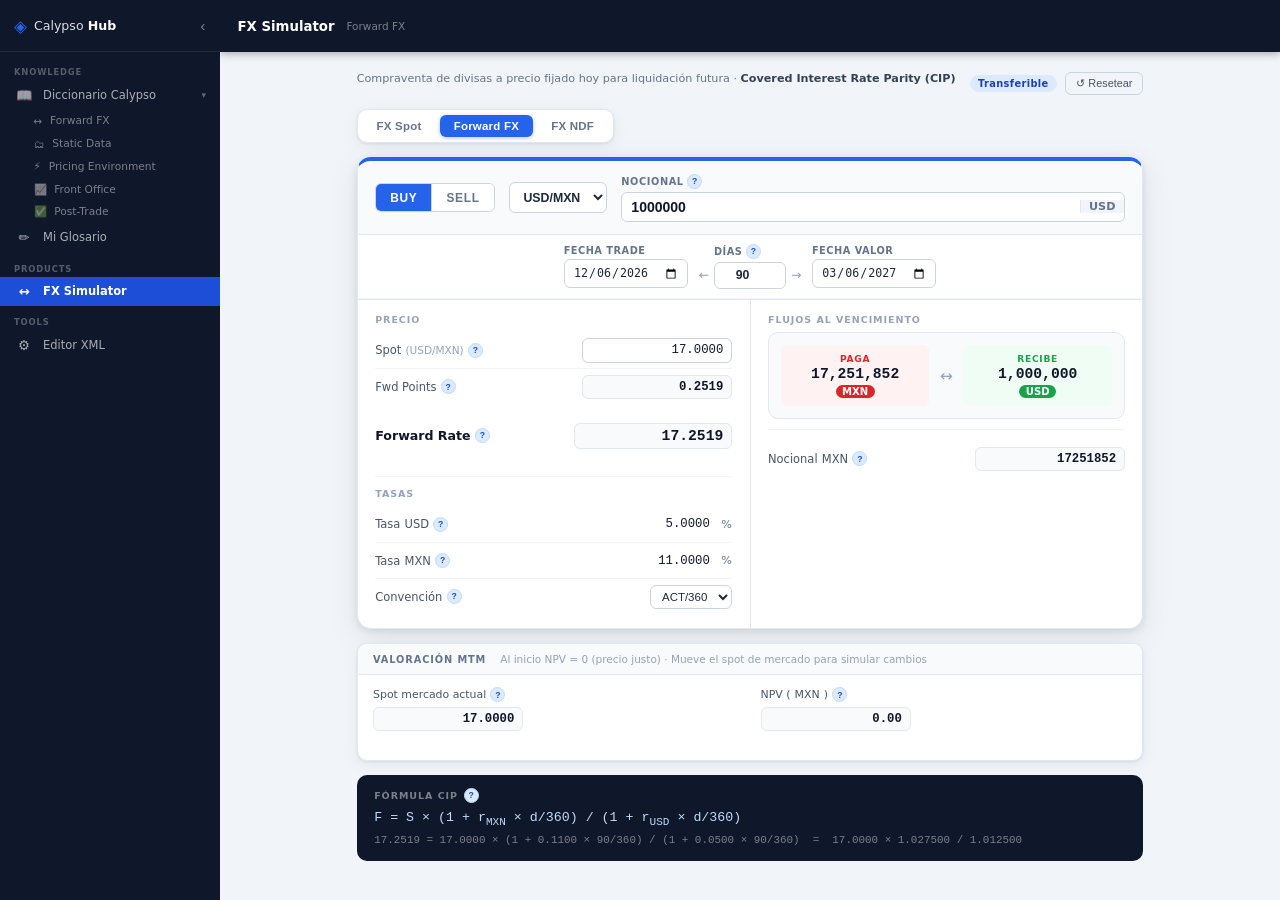
==== commit a8d7beaf: "Merge pull request #9 from gabrielalonso-pr/claude/simulator-decimals-unlock-buttons-ky5js3" ====
--- a/index.html
+++ b/index.html
@@ -85,8 +85,8 @@
 
   <!-- Product type selector -->
   <div class="ptype-bar" id="ptype-bar">
+    <button class="ptype-btn" data-ptype="spot"    type="button">FX Spot</button>
     <button class="ptype-btn ptype-btn--active" data-ptype="forward" type="button">Forward FX</button>
-    <button class="ptype-btn" data-ptype="spot"    type="button">FX Spot</button>
     <button class="ptype-btn" data-ptype="ndf"     type="button">FX NDF</button>
   </div>
 
@@ -371,10 +371,6 @@
   <div class="tooltip-detail" id="tt-origin-row">
     <span class="tooltip-detail-label">Origen:</span>
     <span id="tt-origin"></span>
-  </div>
-  <div class="tooltip-detail tooltip-detail--live" id="tt-live-row">
-    <span class="tooltip-detail-label">Con tus valores actuales:</span>
-    <code id="tt-live"></code>
   </div>
 </div>
 
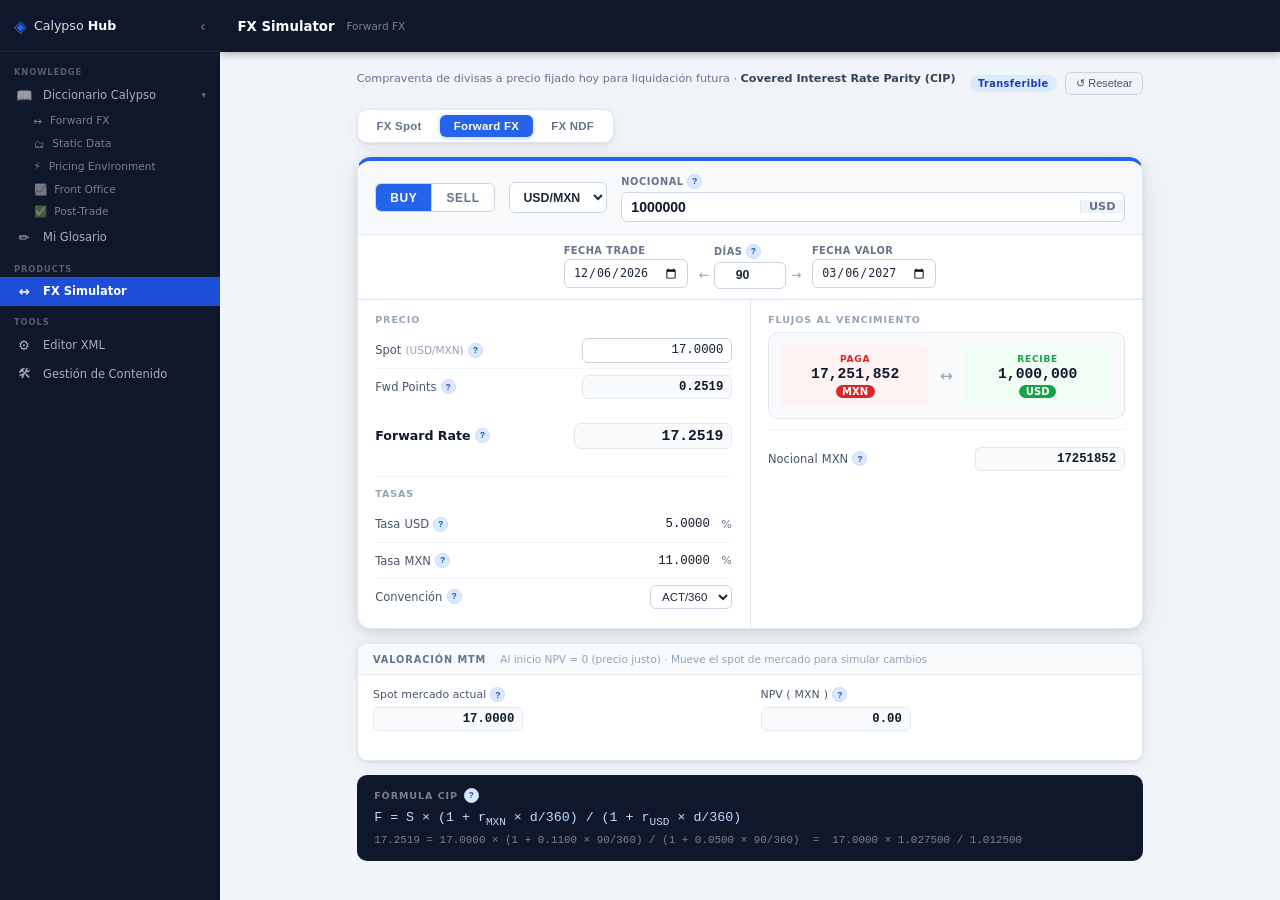
==== commit 318f1dba: "feat(gestion): agrega página centralizada de gestión de contenido Nueva página manage.html con 4 pes" ====
--- a/index.html
+++ b/index.html
@@ -53,6 +53,10 @@
         <span class="nav-icon">⚙</span>
         <span class="nav-label">Editor XML</span>
       </a>
+      <a href="manage.html" class="nav-item">
+        <span class="nav-icon">🛠</span>
+        <span class="nav-label">Gestión de Contenido</span>
+      </a>
     </div>
   </nav>
 </aside>
@@ -371,6 +375,10 @@
   <div class="tooltip-detail" id="tt-origin-row">
     <span class="tooltip-detail-label">Origen:</span>
     <span id="tt-origin"></span>
+  </div>
+  <div class="tooltip-detail tooltip-detail--live" id="tt-live-row">
+    <span class="tooltip-detail-label">Con tus valores actuales:</span>
+    <code id="tt-live"></code>
   </div>
 </div>
 
--- a/css/styles.css
+++ b/css/styles.css
@@ -1073,6 +1073,7 @@
   box-shadow: var(--shadow);
   overflow: hidden;
   margin-bottom: 1.25rem;
+  scroll-margin-top: 68px;
 }
 
 .dict-module-header {
@@ -1208,6 +1209,86 @@
 }
 
 .tooltip-cat--personal { background: var(--gray-100); color: var(--gray-600); }
+
+/* ══════════════════════════════════════════════════════════════════════
+   GESTIÓN — manage.html
+   ══════════════════════════════════════════════════════════════════════ */
+
+.mgmt-tabs {
+  display: flex;
+  gap: .35rem;
+  border-bottom: 1px solid var(--gray-200);
+  margin-bottom: 1.25rem;
+  flex-wrap: wrap;
+}
+
+.mgmt-tab {
+  background: none;
+  border: none;
+  border-bottom: 2px solid transparent;
+  padding: .6rem .9rem;
+  font-size: .82rem;
+  font-weight: 600;
+  color: var(--gray-500);
+  cursor: pointer;
+  display: flex;
+  align-items: center;
+  gap: .4rem;
+  transition: color .13s, border-color .13s;
+}
+.mgmt-tab:hover  { color: var(--blue-700); }
+.mgmt-tab.active { color: var(--blue-700); border-color: var(--blue-600); }
+
+.mgmt-panel        { display: none; }
+.mgmt-panel.active { display: block; }
+
+.mgmt-card {
+  background: var(--white);
+  border: 1px solid var(--gray-200);
+  border-radius: var(--radius-xl);
+  box-shadow: var(--shadow);
+  padding: 1.1rem 1.25rem;
+  margin-bottom: 1.1rem;
+}
+.mgmt-card-title { font-size: .88rem; font-weight: 700; color: var(--gray-900); margin-bottom: .4rem; }
+.mgmt-card-desc  { font-size: .78rem; color: var(--gray-500); line-height: 1.55; margin-bottom: .85rem; }
+
+.mgmt-inline-form .form-field { padding: 0 0 .85rem; }
+.mgmt-inline-form .form-actions { padding: 0; border-top: none; margin-top: 0; }
+
+.mgmt-template-box {
+  background: var(--gray-50);
+  border: 1px solid var(--gray-200);
+  border-radius: var(--radius);
+  padding: .85rem;
+  font-family: var(--font-mono);
+  font-size: .76rem;
+  color: var(--gray-700);
+  white-space: pre-wrap;
+  max-height: 360px;
+  overflow-y: auto;
+  margin-bottom: .6rem;
+}
+
+.mgmt-preview {
+  border: 1px dashed var(--gray-300);
+  border-radius: var(--radius);
+  padding: .85rem;
+  margin-top: .85rem;
+  background: var(--gray-50);
+}
+.mgmt-preview-empty { color: var(--gray-400); font-size: .8rem; }
+
+.mgmt-issue-list { margin: .4rem 0 0; padding-left: 1.1rem; font-size: .78rem; color: var(--red-600); }
+
+.mgmt-textarea {
+  width: 100%;
+  min-height: 160px;
+  font-family: var(--font-mono);
+  font-size: .78rem;
+}
+
+.mgmt-btn-row { display: flex; gap: .5rem; flex-wrap: wrap; margin-top: .6rem; }
 
 /* ══════════════════════════════════════════════════════════════════════
    RESPONSIVE
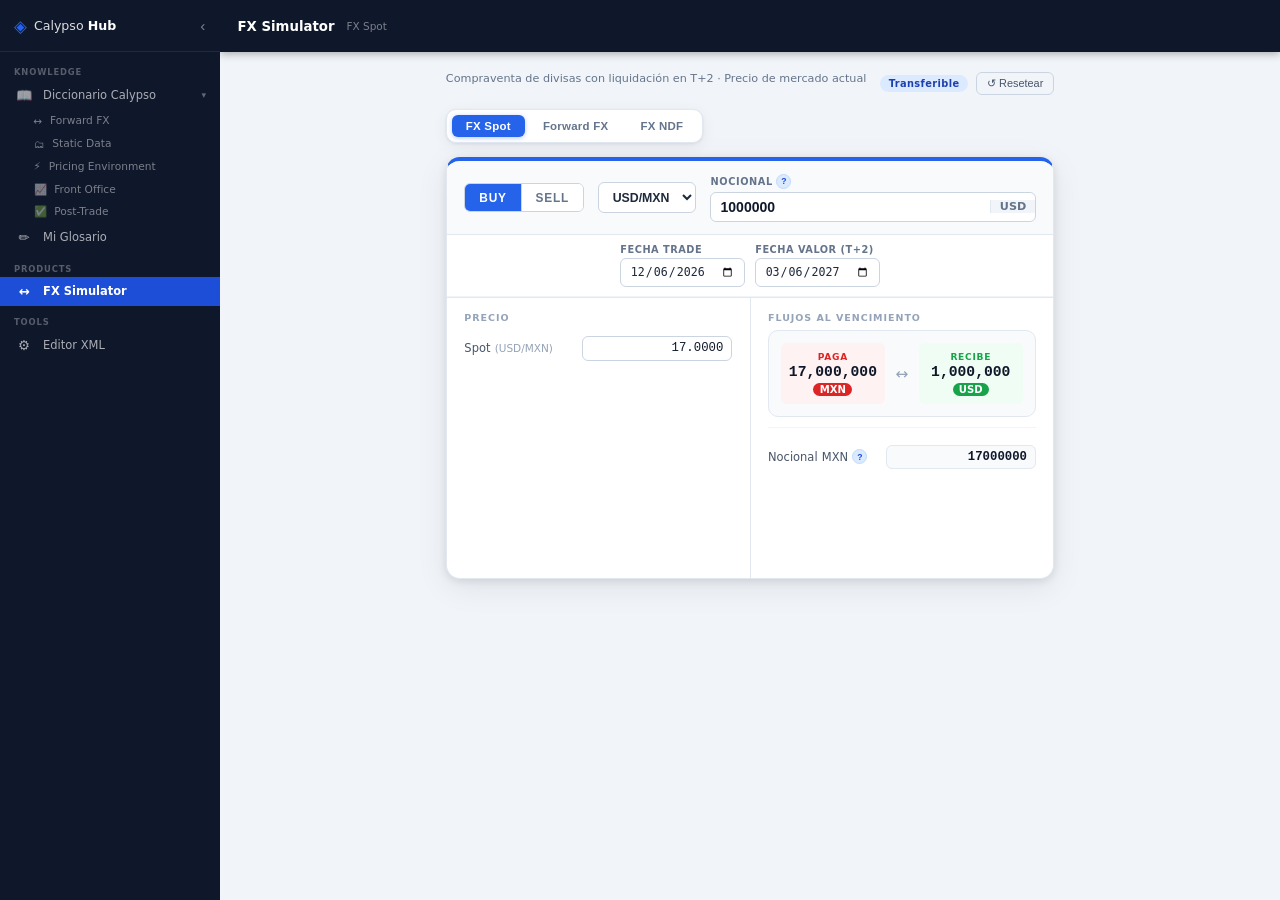
==== commit 6663208a: "fix(simulador): decimales con punto, tooltips solo en calculados y FX Spot por defecto - Inputs numé" ====
--- a/index.html
+++ b/index.html
@@ -53,10 +53,6 @@
         <span class="nav-icon">⚙</span>
         <span class="nav-label">Editor XML</span>
       </a>
-      <a href="manage.html" class="nav-item">
-        <span class="nav-icon">🛠</span>
-        <span class="nav-label">Gestión de Contenido</span>
-      </a>
     </div>
   </nav>
 </aside>
@@ -89,8 +85,8 @@
 
   <!-- Product type selector -->
   <div class="ptype-bar" id="ptype-bar">
-    <button class="ptype-btn" data-ptype="spot"    type="button">FX Spot</button>
-    <button class="ptype-btn ptype-btn--active" data-ptype="forward" type="button">Forward FX</button>
+    <button class="ptype-btn ptype-btn--active" data-ptype="spot"    type="button">FX Spot</button>
+    <button class="ptype-btn" data-ptype="forward" type="button">Forward FX</button>
     <button class="ptype-btn" data-ptype="ndf"     type="button">FX NDF</button>
   </div>
 
@@ -139,7 +135,6 @@
         <div class="days-field">
           <label for="f-days" class="days-label">
             Días
-            <button class="dict-btn" data-dict="dias_vencimiento" type="button">?</button>
           </label>
           <input type="number" id="f-days" class="days-input" min="1" step="1">
         </div>
@@ -166,10 +161,9 @@
           <span class="price-lbl">
             Spot
             <span class="pair-inline dyn-label" id="lbl-pair-inline">(USD/MXN)</span>
-            <button class="dict-btn" data-dict="spot_rate" type="button">?</button>
           </span>
-          <input type="number" id="f-spot" class="price-val price-val--input"
-                 step="0.0001" min="0.0001">
+          <input type="text" inputmode="decimal" id="f-spot" class="price-val price-val--input"
+                 placeholder="0.0000">
         </div>
 
         <!-- Forward Points (oculto en Spot) -->
@@ -202,11 +196,9 @@
           <div class="price-row">
             <span class="price-lbl">
               Tasa <span class="dyn-label" id="lbl-rate-base">USD</span>
-              <button class="dict-btn" data-dict="tasa_base" type="button">?</button>
             </span>
             <div class="rate-input-wrap">
-              <input type="number" id="f-rate-base" class="price-val price-val--rate"
-                     step="0.01">
+              <input type="text" inputmode="decimal" id="f-rate-base" class="price-val price-val--rate">
               <span class="rate-pct">%</span>
             </div>
           </div>
@@ -217,8 +209,7 @@
               <button class="dict-btn" data-dict="tasa_cotizada" type="button">?</button>
             </span>
             <div class="rate-input-wrap">
-              <input type="number" id="f-rate-quote" class="price-val price-val--rate"
-                     step="0.01">
+              <input type="text" inputmode="decimal" id="f-rate-quote" class="price-val price-val--rate">
               <span class="rate-pct">%</span>
             </div>
           </div>
@@ -226,7 +217,6 @@
           <div class="price-row">
             <span class="price-lbl">
               Convención
-              <button class="dict-btn" data-dict="convencion_dias" type="button">?</button>
             </span>
             <select id="f-daycount" class="daycount-select">
               <option value="360">ACT/360</option>
@@ -288,7 +278,6 @@
       <div class="ndf-field">
         <label for="f-fixing-date" class="ndf-label">
           Fecha de fixing
-          <button class="dict-btn" data-dict="fixing_date" type="button">?</button>
         </label>
         <input type="date" id="f-fixing-date" class="date-input">
       </div>
@@ -296,10 +285,9 @@
       <div class="ndf-field">
         <label for="f-spot-fixing" class="ndf-label">
           Spot de fixing (<span class="dyn-label" id="lbl-ndf-pair">USD/MXN</span>)
-          <button class="dict-btn" data-dict="spot_fixing" type="button">?</button>
-        </label>
-        <input type="number" id="f-spot-fixing" class="price-val price-val--input"
-               step="0.0001" min="0.0001" style="width:100%; text-align:left;">
+        </label>
+        <input type="text" inputmode="decimal" id="f-spot-fixing" class="price-val price-val--input"
+               placeholder="0.0000" style="width:100%; text-align:left;">
       </div>
 
       <div class="ndf-field">
@@ -329,8 +317,8 @@
           Spot mercado actual
           <button class="dict-btn" data-dict="spot_mercado" type="button">?</button>
         </label>
-        <input type="number" id="f-spot-market" class="price-val price-val--output"
-               step="0.0001" min="0.0001">
+        <input type="text" inputmode="decimal" id="f-spot-market" class="price-val price-val--output"
+               placeholder="0.0000">
       </div>
 
       <div class="mtm-field">
@@ -375,10 +363,6 @@
   <div class="tooltip-detail" id="tt-origin-row">
     <span class="tooltip-detail-label">Origen:</span>
     <span id="tt-origin"></span>
-  </div>
-  <div class="tooltip-detail tooltip-detail--live" id="tt-live-row">
-    <span class="tooltip-detail-label">Con tus valores actuales:</span>
-    <code id="tt-live"></code>
   </div>
 </div>
 
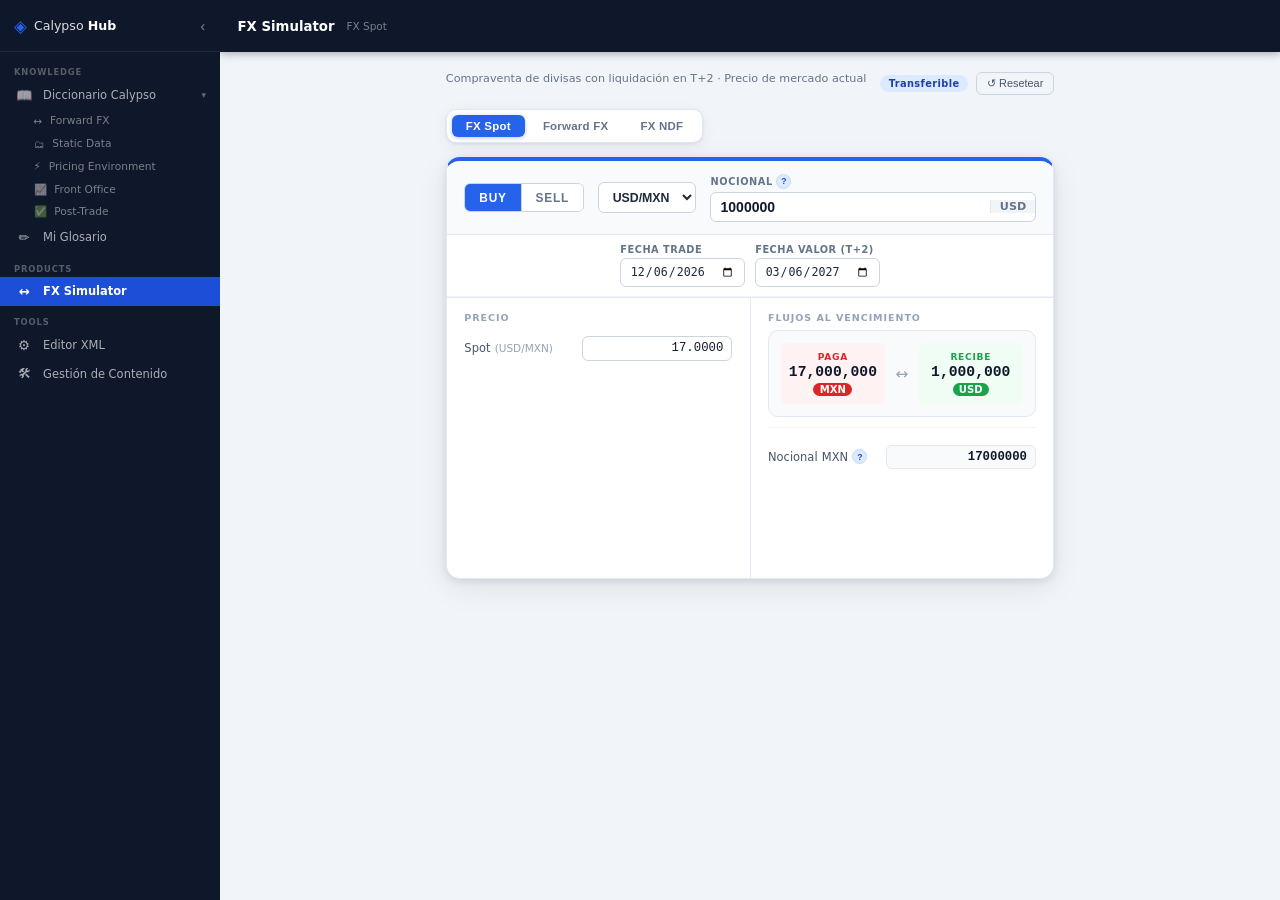
==== commit 3cac7222: "Merge pull request #14 from gabrielalonso-pr/claude/simulator-decimals-unlock-buttons-ky5js3 fix(sim" ====
--- a/index.html
+++ b/index.html
@@ -53,6 +53,10 @@
         <span class="nav-icon">⚙</span>
         <span class="nav-label">Editor XML</span>
       </a>
+      <a href="manage.html" class="nav-item">
+        <span class="nav-icon">🛠</span>
+        <span class="nav-label">Gestión de Contenido</span>
+      </a>
     </div>
   </nav>
 </aside>
@@ -363,6 +367,10 @@
   <div class="tooltip-detail" id="tt-origin-row">
     <span class="tooltip-detail-label">Origen:</span>
     <span id="tt-origin"></span>
+  </div>
+  <div class="tooltip-detail tooltip-detail--live" id="tt-live-row">
+    <span class="tooltip-detail-label">Con tus valores actuales:</span>
+    <code id="tt-live"></code>
   </div>
 </div>
 
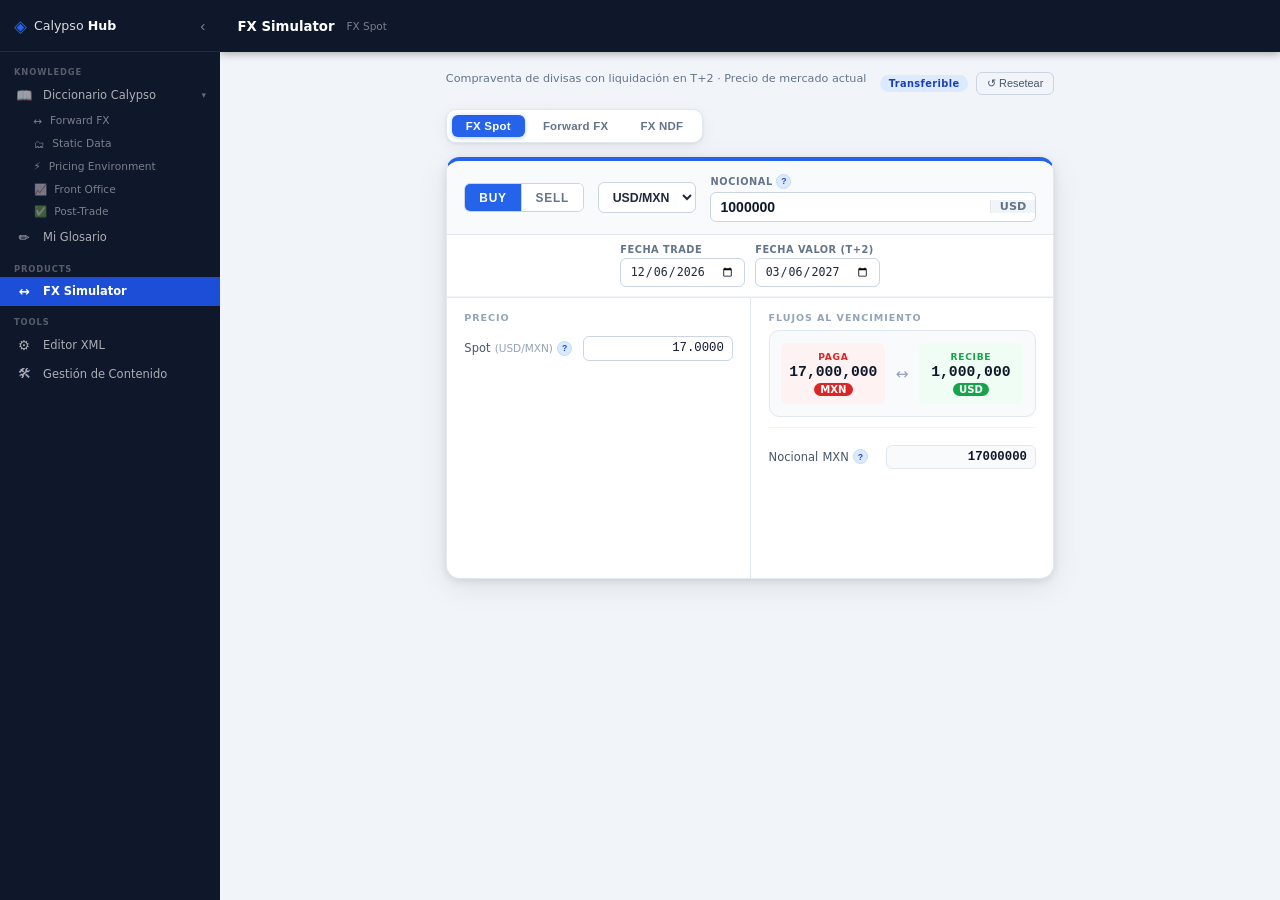
==== commit 09d8973f: "fix(simulador): ampliar tooltips a campos despejables y corregir borrado de inputs Restaura tooltips" ====
--- a/index.html
+++ b/index.html
@@ -139,6 +139,7 @@
         <div class="days-field">
           <label for="f-days" class="days-label">
             Días
+            <button class="dict-btn" data-dict="dias_vencimiento" type="button" aria-label="Definición">?</button>
           </label>
           <input type="number" id="f-days" class="days-input" min="1" step="1">
         </div>
@@ -165,6 +166,7 @@
           <span class="price-lbl">
             Spot
             <span class="pair-inline dyn-label" id="lbl-pair-inline">(USD/MXN)</span>
+            <button class="dict-btn" data-dict="spot_rate" type="button" aria-label="Definición">?</button>
           </span>
           <input type="text" inputmode="decimal" id="f-spot" class="price-val price-val--input"
                  placeholder="0.0000">
@@ -200,6 +202,7 @@
           <div class="price-row">
             <span class="price-lbl">
               Tasa <span class="dyn-label" id="lbl-rate-base">USD</span>
+              <button class="dict-btn" data-dict="tasa_base" type="button" aria-label="Definición">?</button>
             </span>
             <div class="rate-input-wrap">
               <input type="text" inputmode="decimal" id="f-rate-base" class="price-val price-val--rate">
@@ -282,6 +285,7 @@
       <div class="ndf-field">
         <label for="f-fixing-date" class="ndf-label">
           Fecha de fixing
+          <button class="dict-btn" data-dict="fixing_date" type="button" aria-label="Definición">?</button>
         </label>
         <input type="date" id="f-fixing-date" class="date-input">
       </div>
